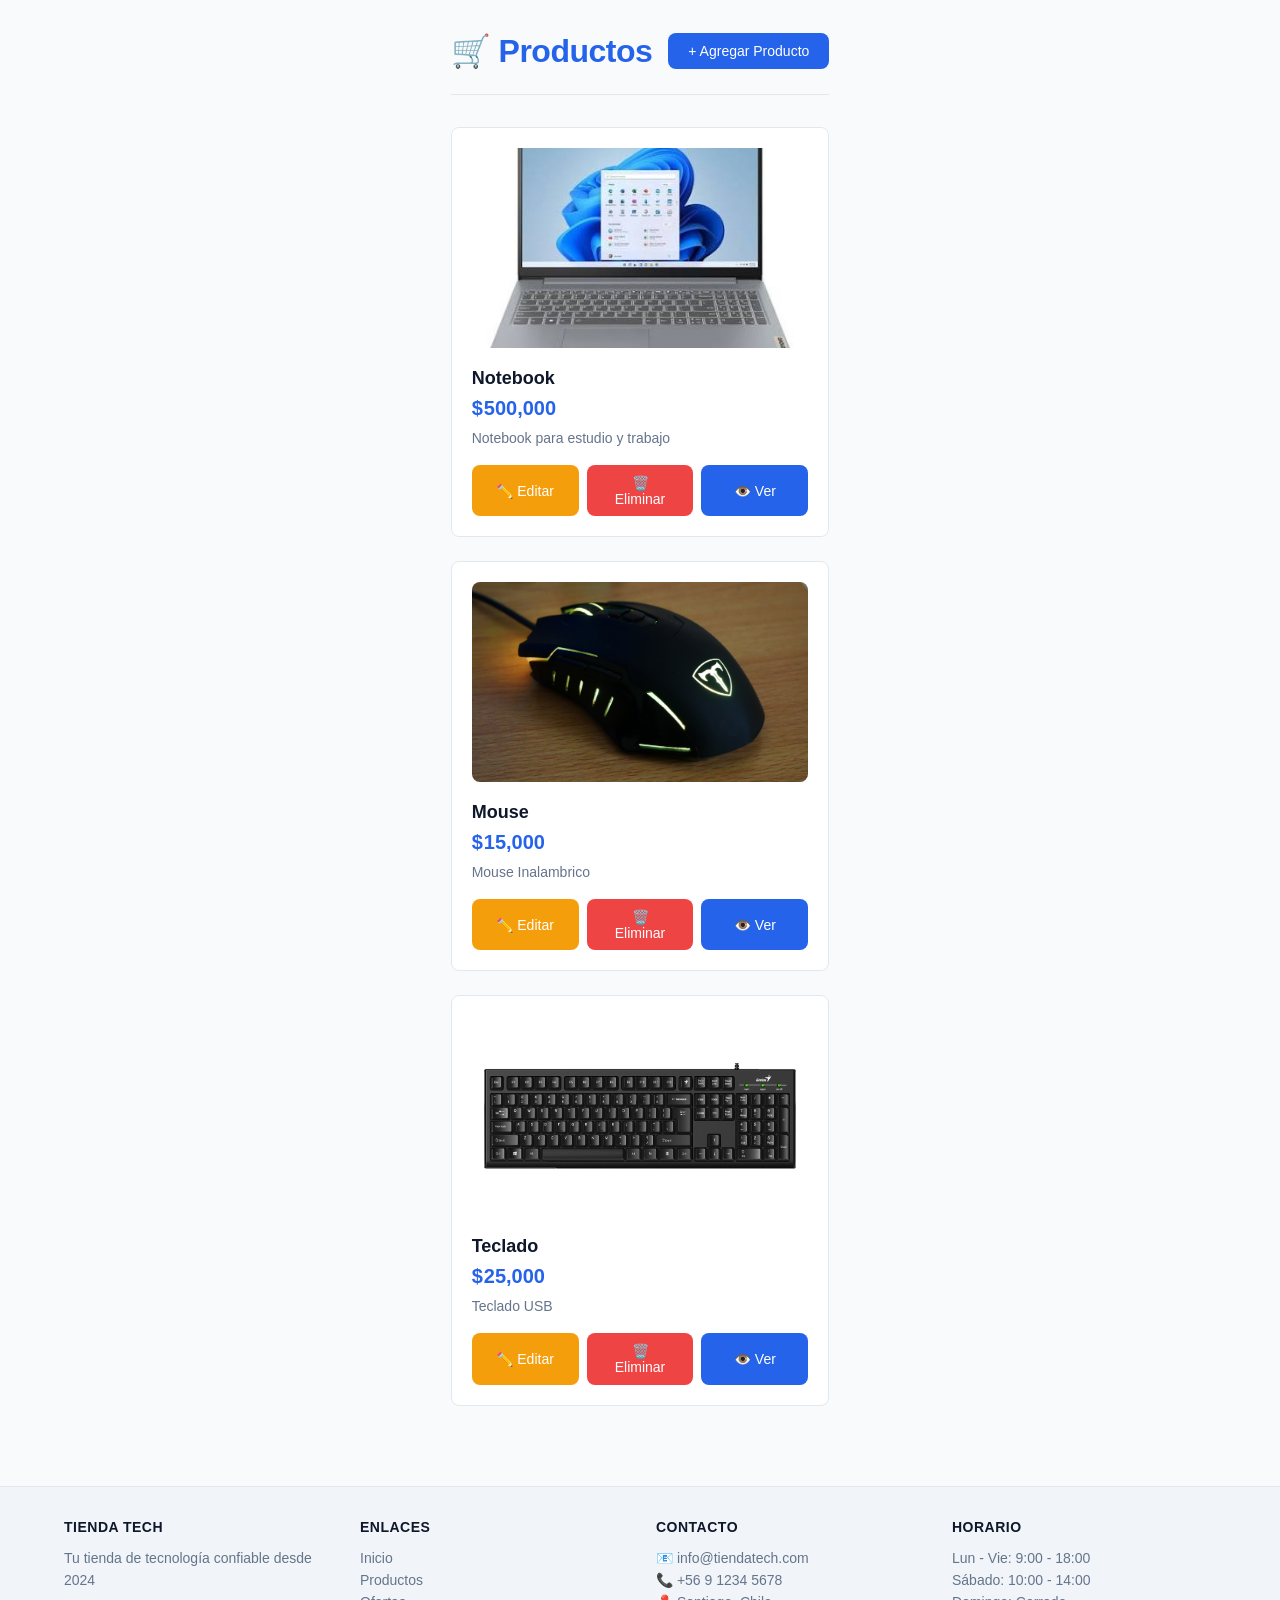
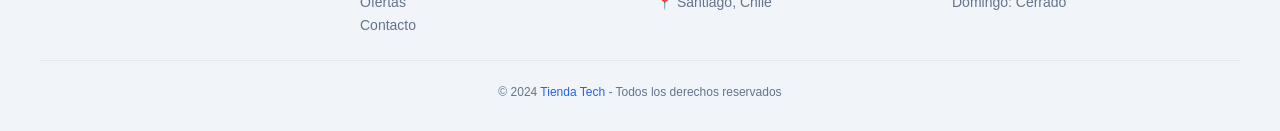
==== productos.html @ f5049e09 "feat(html/css/js): Implementacion de LocalStore, añadir, eliminar y visualizar producto" ====
<!DOCTYPE html>
<html lang="en">
<head>
    <meta charset="UTF-8">
    <meta name="viewport" content="width=device-width, initial-scale=1.0">
    <title>Productos | Tienda Tech</title>
    <link rel="stylesheet" href="style.css">
</head>
<body>
    <div class="container">
        <!-- Encabezado -->
        <div class="header">
            <h1>🛒 <span>Productos</span></h1>
            <div class="header-actions">
                <button class="btn btn-primary" onclick="abrirModalAgregar()">
                    + Agregar Producto
                </button>
            </div>
        </div>

        <!-- Grid de Productos -->
        <div id="listaProductos" class="product-grid"></div>
    </div>

    <!-- Footer -->
    <footer class="footer">
        <div class="footer-content">
            <div class="footer-section">
                <h4>Tienda Tech</h4>
                <p>Tu tienda de tecnología confiable desde 2024</p>
            </div>
            <div class="footer-section">
                <h4>Enlaces</h4>
                <a href="#">Inicio</a>
                <a href="#">Productos</a>
                <a href="#">Ofertas</a>
                <a href="#">Contacto</a>
            </div>
            <div class="footer-section">
                <h4>Contacto</h4>
                <p>📧 info@tiendatech.com</p>
                <p>📞 +56 9 1234 5678</p>
                <p>📍 Santiago, Chile</p>
            </div>
            <div class="footer-section">
                <h4>Horario</h4>
                <p>Lun - Vie: 9:00 - 18:00</p>
                <p>Sábado: 10:00 - 14:00</p>
                <p>Domingo: Cerrado</p>
            </div>
        </div>
        <div class="footer-bottom">
            © 2024 <span>Tienda Tech</span> - Todos los derechos reservados
        </div>
    </footer>

    <!-- Modal para Agregar/Editar -->
    <div id="modalProducto" class="modal-overlay">
        <div class="modal">
            <div class="modal-header">
                <h2 id="modalTitulo">Nuevo Producto</h2>
                <button class="modal-close" onclick="cerrarModal()">✕</button>
            </div>
            <form id="formProducto">
                <input type="hidden" id="productoId">
                
                <div class="form-group">
                    <label>Nombre del Producto</label>
                    <input type="text" id="nombre" placeholder="Ej: Notebook Pro" required>
                </div>

                <div class="form-group">
                    <label>Precio (CLP)</label>
                    <input type="number" id="precio" placeholder="Ej: 500000" required>
                </div>

                <div class="form-group">
                    <label>Descripción</label>
                    <textarea id="descripcion" placeholder="Descripción del producto" required></textarea>
                </div>

                <div class="form-group">
                    <label>URL de la Imagen</label>
                    <input type="text" id="imagen" placeholder="Ej: img/producto.jpg">
                    <small style="color: var(--text-muted); font-size: 0.75rem;">Deja en blanco para usar imagen por defecto</small>
                </div>

                <div class="form-actions">
                    <button type="button" class="btn btn-secondary" onclick="cerrarModal()">Cancelar</button>
                    <button type="submit" class="btn btn-success" id="btnGuardar">Guardar</button>
                </div>
            </form>
        </div>
    </div>

    <script src="productos.js"></script>
</body>
</html>
---- style.css ----
/* Reset y variables globales */
* {
    margin: 0;
    padding: 0;
    box-sizing: border-box;
}

:root {
    --primary: #2563eb;
    --primary-light: #3b82f6;
    --primary-dark: #1d4ed8;
    --secondary: #64748b;
    --success: #22c55e;
    --danger: #ef4444;
    --warning: #f59e0b;
    --background: #f8fafc;
    --card-bg: #ffffff;
    --text: #0f172a;
    --text-muted: #64748b;
    --border: #e2e8f0;
    --shadow: 0 1px 3px rgba(0, 0, 0, 0.1);
    --shadow-hover: 0 10px 40px rgba(0, 0, 0, 0.08);
    --radius: 8px;
    --transition: all 0.2s ease;
    --footer-bg: #f1f5f9;
}

body {
    font-family: -apple-system, BlinkMacSystemFont, 'Segoe UI', Roboto, 'Helvetica Neue', Arial, sans-serif;
    background: var(--background);
    color: var(--text);
    min-height: 100vh;
    display: flex;
    flex-direction: column;
}

/* Contenedor principal */
.container {
    max-width: 1200px;
    margin: 0 auto;
    padding: 0 1.5rem;
    flex: 1;
}

/* Encabezado */
.header {
    display: flex;
    justify-content: space-between;
    align-items: center;
    padding: 2rem 0 1.5rem 0;
    border-bottom: 1px solid var(--border);
    margin-bottom: 2rem;
    flex-wrap: wrap;
    gap: 1rem;
}

.header h1 {
    font-size: 2rem;
    font-weight: 700;
    color: var(--text);
    letter-spacing: -0.5px;
}

.header h1 span {
    color: var(--primary);
}

.header-actions {
    display: flex;
    gap: 0.75rem;
}

/* Botones */
.btn {
    padding: 0.6rem 1.25rem;
    border: none;
    border-radius: var(--radius);
    font-size: 0.875rem;
    font-weight: 500;
    cursor: pointer;
    transition: var(--transition);
    display: inline-flex;
    align-items: center;
    gap: 0.5rem;
    text-decoration: none;
}

.btn-primary {
    background: var(--primary);
    color: #fff;
}

.btn-primary:hover {
    background: var(--primary-dark);
    transform: translateY(-1px);
    box-shadow: var(--shadow);
}

.btn-edit {
    background: var(--warning);
    color: #fff;
}

.btn-edit:hover {
    background: #d97706;
    transform: translateY(-1px);
    box-shadow: var(--shadow);
}

.btn-delete {
    background: var(--danger);
    color: #fff;
}

.btn-delete:hover {
    background: #dc2626;
    transform: translateY(-1px);
    box-shadow: var(--shadow);
}

.btn-success {
    background: var(--success);
    color: #fff;
}

.btn-success:hover {
    background: #16a34a;
    transform: translateY(-1px);
    box-shadow: var(--shadow);
}

.btn-secondary {
    background: var(--border);
    color: var(--text);
}

.btn-secondary:hover {
    background: #cbd5e1;
    transform: translateY(-1px);
}

.btn-outline {
    background: transparent;
    color: var(--primary);
    border: 1px solid var(--primary);
}

.btn-outline:hover {
    background: var(--primary);
    color: #fff;
    transform: translateY(-1px);
}

.btn-sm {
    padding: 0.4rem 0.8rem;
    font-size: 0.75rem;
}

/* Grid de productos */
.product-grid {
    display: grid;
    grid-template-columns: repeat(auto-fill, minmax(280px, 1fr));
    gap: 1.5rem;
    margin-bottom: 2rem;
}

/* Tarjeta de producto */
.product-card {
    background: var(--card-bg);
    border: 1px solid var(--border);
    border-radius: var(--radius);
    padding: 1.25rem;
    transition: var(--transition);
}

.product-card:hover {
    transform: translateY(-4px);
    box-shadow: var(--shadow-hover);
    border-color: var(--primary-light);
}

.product-card img {
    width: 100%;
    height: 200px;
    object-fit: cover;
    border-radius: var(--radius);
    margin-bottom: 1rem;
    background: var(--border);
}

.product-card h3 {
    font-size: 1.125rem;
    font-weight: 600;
    margin-bottom: 0.5rem;
    color: var(--text);
}

.product-card .price {
    font-size: 1.25rem;
    font-weight: 700;
    color: var(--primary);
    margin-bottom: 0.5rem;
}

.product-card .price::before {
    content: '$';
    margin-right: 1px;
}

.product-card .description {
    color: var(--text-muted);
    font-size: 0.875rem;
    margin-bottom: 1rem;
    line-height: 1.5;
    display: -webkit-box;
    -webkit-line-clamp: 2;
    -webkit-box-orient: vertical;
    overflow: hidden;
}

.product-card .card-actions {
    display: flex;
    gap: 0.5rem;
    flex-wrap: wrap;
}

.product-card .card-actions .btn {
    flex: 1;
    min-width: 60px;
    justify-content: center;
}

/* Modal / Formulario */
.modal-overlay {
    display: none;
    position: fixed;
    top: 0;
    left: 0;
    right: 0;
    bottom: 0;
    background: rgba(15, 23, 42, 0.5);
    backdrop-filter: blur(4px);
    z-index: 1000;
    justify-content: center;
    align-items: center;
    animation: fadeIn 0.2s ease;
}

.modal-overlay.active {
    display: flex;
}

.modal {
    background: var(--card-bg);
    border-radius: var(--radius);
    padding: 2rem;
    max-width: 500px;
    width: 90%;
    max-height: 90vh;
    overflow-y: auto;
    animation: slideUp 0.3s ease;
    box-shadow: 0 20px 60px rgba(0, 0, 0, 0.15);
}

.modal-header {
    display: flex;
    justify-content: space-between;
    align-items: center;
    margin-bottom: 1.5rem;
}

.modal-header h2 {
    font-size: 1.25rem;
    font-weight: 600;
    color: var(--text);
}

.modal-close {
    background: none;
    border: none;
    color: var(--text-muted);
    font-size: 1.5rem;
    cursor: pointer;
    transition: var(--transition);
    padding: 0.25rem;
    line-height: 1;
}

.modal-close:hover {
    color: var(--text);
    transform: rotate(90deg);
}

/* Formulario */
.form-group {
    margin-bottom: 1.25rem;
}

.form-group label {
    display: block;
    margin-bottom: 0.5rem;
    font-weight: 500;
    color: var(--text);
    font-size: 0.875rem;
}

.form-group input,
.form-group textarea {
    width: 100%;
    padding: 0.6rem 0.75rem;
    background: var(--background);
    border: 1px solid var(--border);
    border-radius: var(--radius);
    color: var(--text);
    font-size: 0.875rem;
    transition: var(--transition);
    font-family: inherit;
}

.form-group input:focus,
.form-group textarea:focus {
    outline: none;
    border-color: var(--primary);
    box-shadow: 0 0 0 3px rgba(37, 99, 235, 0.1);
}

.form-group textarea {
    min-height: 80px;
    resize: vertical;
}

.form-actions {
    display: flex;
    gap: 0.75rem;
    margin-top: 1.5rem;
}

.form-actions .btn {
    flex: 1;
    justify-content: center;
}

/* Estados vacíos */
.empty-state {
    text-align: center;
    padding: 4rem 2rem;
    color: var(--text-muted);
    background: var(--card-bg);
    border-radius: var(--radius);
    border: 2px dashed var(--border);
}

.empty-state .empty-icon {
    font-size: 3rem;
    margin-bottom: 1rem;
    display: block;
}

.empty-state h3 {
    font-size: 1.25rem;
    color: var(--text);
    margin-bottom: 0.5rem;
}

/* Footer */
.footer {
    background: var(--footer-bg);
    border-top: 1px solid var(--border);
    padding: 2rem 0;
    margin-top: 3rem;
}

.footer-content {
    max-width: 1200px;
    margin: 0 auto;
    padding: 0 1.5rem;
    display: grid;
    grid-template-columns: repeat(auto-fit, minmax(200px, 1fr));
    gap: 2rem;
}

.footer-section h4 {
    font-size: 0.875rem;
    font-weight: 600;
    color: var(--text);
    margin-bottom: 0.75rem;
    text-transform: uppercase;
    letter-spacing: 0.5px;
}

.footer-section p,
.footer-section a {
    color: var(--text-muted);
    font-size: 0.875rem;
    line-height: 1.6;
    text-decoration: none;
    display: block;
    transition: var(--transition);
}

.footer-section a:hover {
    color: var(--primary);
}

.footer-bottom {
    max-width: 1200px;
    margin: 1.5rem auto 0;
    padding: 1.5rem 1.5rem 0;
    border-top: 1px solid var(--border);
    text-align: center;
    color: var(--text-muted);
    font-size: 0.75rem;
}

.footer-bottom span {
    color: var(--primary);
}

/* Badge de estado */
.badge {
    display: inline-block;
    padding: 0.2rem 0.6rem;
    border-radius: 20px;
    font-size: 0.7rem;
    font-weight: 600;
    text-transform: uppercase;
    letter-spacing: 0.5px;
}

.badge-stock {
    background: #dcfce7;
    color: #166534;
}

.badge-out {
    background: #fee2e2;
    color: #991b1b;
}

/* Animaciones */
@keyframes fadeIn {
    from { opacity: 0; }
    to { opacity: 1; }
}

@keyframes slideUp {
    from { 
        opacity: 0;
        transform: translateY(20px);
    }
    to { 
        opacity: 1;
        transform: translateY(0);
    }
}

/* Scrollbar personalizada */
::-webkit-scrollbar {
    width: 8px;
}

::-webkit-scrollbar-track {
    background: var(--background);
}

::-webkit-scrollbar-thumb {
    background: var(--border);
    border-radius: 4px;
}

::-webkit-scrollbar-thumb:hover {
    background: var(--text-muted);
}

/* Responsive */
@media (max-width: 768px) {
    .header {
        flex-direction: column;
        align-items: stretch;
        text-align: center;
        gap: 0.75rem;
    }

    .header h1 {
        font-size: 1.5rem;
    }

    .header-actions {
        justify-content: center;
    }

    .product-grid {
        grid-template-columns: 1fr;
        gap: 1rem;
    }

    .modal {
        padding: 1.5rem;
        margin: 1rem;
    }

    .form-actions {
        flex-direction: column;
    }

    .footer-content {
        grid-template-columns: 1fr;
        text-align: center;
        gap: 1.5rem;
    }
}

@media (max-width: 480px) {
    .container {
        padding: 0 1rem;
    }

    .product-card .card-actions .btn {
        font-size: 0.7rem;
        padding: 0.35rem 0.6rem;
    }

    .btn {
        padding: 0.5rem 1rem;
        font-size: 0.8rem;
    }
}
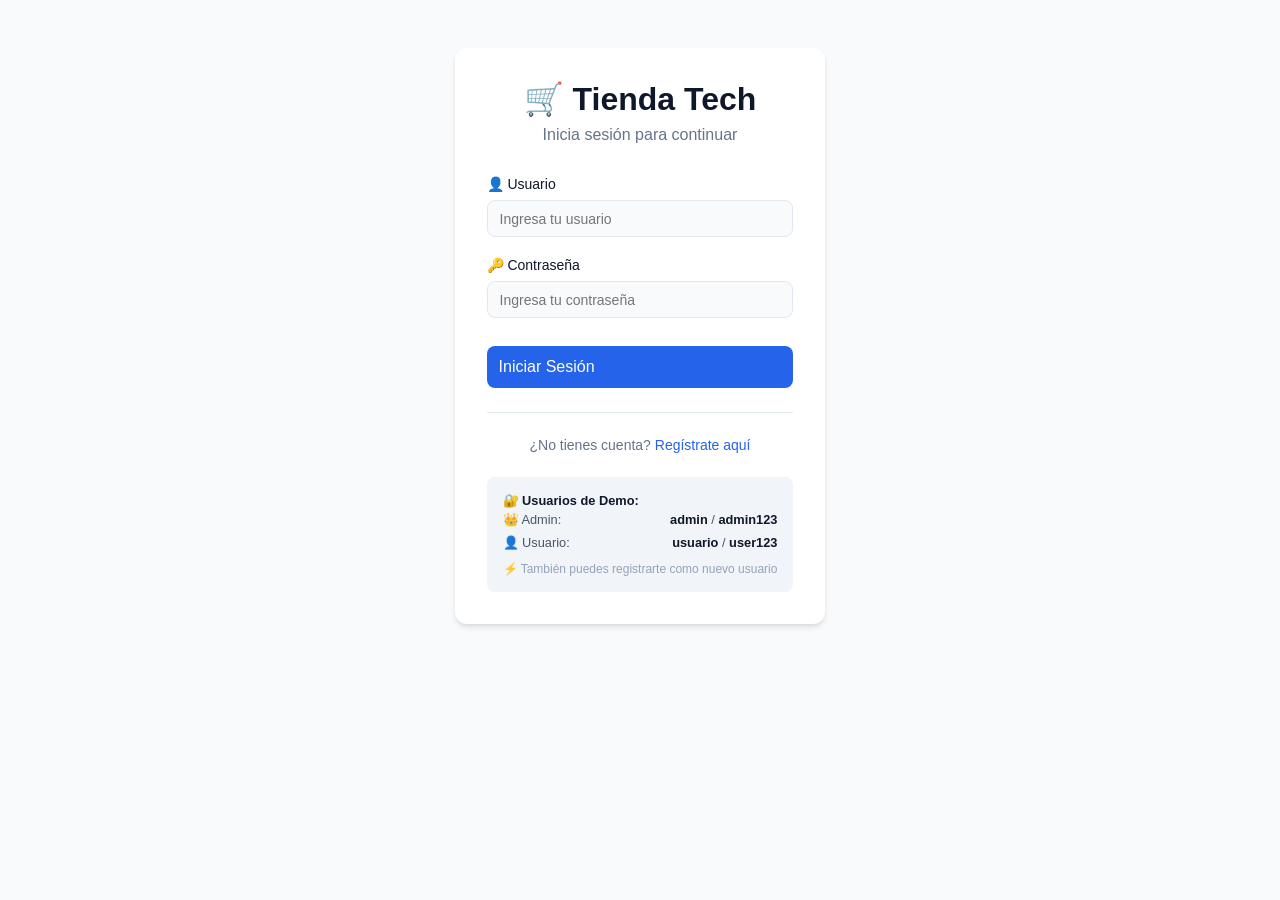
==== commit 1968a2f7: "finalizado" ====
--- a/productos.html
+++ b/productos.html
@@ -12,9 +12,10 @@
         <div class="header">
             <h1>🛒 <span>Productos</span></h1>
             <div class="header-actions">
-                <button class="btn btn-primary" onclick="abrirModalAgregar()">
-                    + Agregar Producto
-                </button>
+                <span class="badge badge-user" id="userInfo">
+                    👤 Cargando...
+                </span>
+                <button class="btn btn-secondary" onclick="cerrarSesion()">🚪 Salir</button>
             </div>
         </div>
 
@@ -31,8 +32,7 @@
             </div>
             <div class="footer-section">
                 <h4>Enlaces</h4>
-                <a href="#">Inicio</a>
-                <a href="#">Productos</a>
+                <a href="productos.html">Inicio</a>
                 <a href="#">Ofertas</a>
                 <a href="#">Contacto</a>
             </div>
@@ -42,57 +42,13 @@
                 <p>📞 +56 9 1234 5678</p>
                 <p>📍 Santiago, Chile</p>
             </div>
-            <div class="footer-section">
-                <h4>Horario</h4>
-                <p>Lun - Vie: 9:00 - 18:00</p>
-                <p>Sábado: 10:00 - 14:00</p>
-                <p>Domingo: Cerrado</p>
-            </div>
         </div>
         <div class="footer-bottom">
             © 2024 <span>Tienda Tech</span> - Todos los derechos reservados
         </div>
     </footer>
 
-    <!-- Modal para Agregar/Editar -->
-    <div id="modalProducto" class="modal-overlay">
-        <div class="modal">
-            <div class="modal-header">
-                <h2 id="modalTitulo">Nuevo Producto</h2>
-                <button class="modal-close" onclick="cerrarModal()">✕</button>
-            </div>
-            <form id="formProducto">
-                <input type="hidden" id="productoId">
-                
-                <div class="form-group">
-                    <label>Nombre del Producto</label>
-                    <input type="text" id="nombre" placeholder="Ej: Notebook Pro" required>
-                </div>
-
-                <div class="form-group">
-                    <label>Precio (CLP)</label>
-                    <input type="number" id="precio" placeholder="Ej: 500000" required>
-                </div>
-
-                <div class="form-group">
-                    <label>Descripción</label>
-                    <textarea id="descripcion" placeholder="Descripción del producto" required></textarea>
-                </div>
-
-                <div class="form-group">
-                    <label>URL de la Imagen</label>
-                    <input type="text" id="imagen" placeholder="Ej: img/producto.jpg">
-                    <small style="color: var(--text-muted); font-size: 0.75rem;">Deja en blanco para usar imagen por defecto</small>
-                </div>
-
-                <div class="form-actions">
-                    <button type="button" class="btn btn-secondary" onclick="cerrarModal()">Cancelar</button>
-                    <button type="submit" class="btn btn-success" id="btnGuardar">Guardar</button>
-                </div>
-            </form>
-        </div>
-    </div>
-
+    <script src="login.js"></script>
     <script src="productos.js"></script>
 </body>
 </html>
